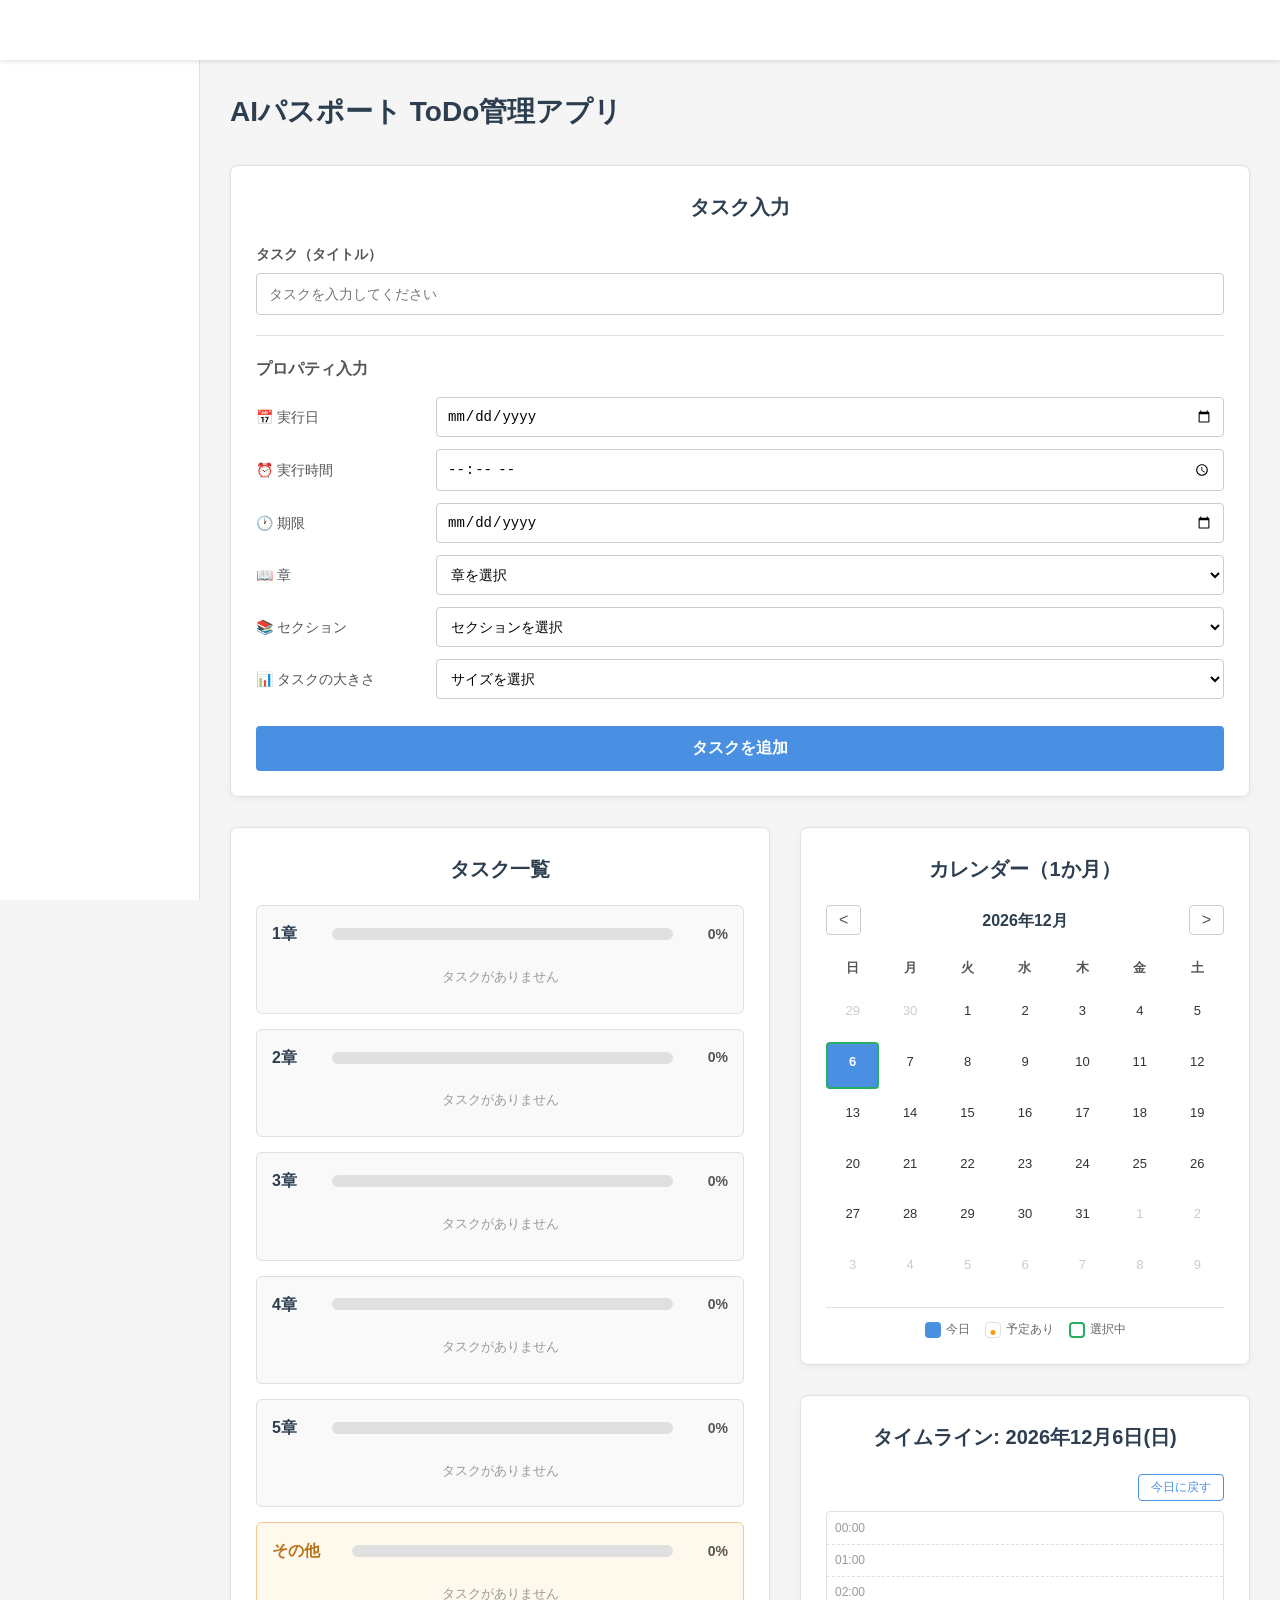
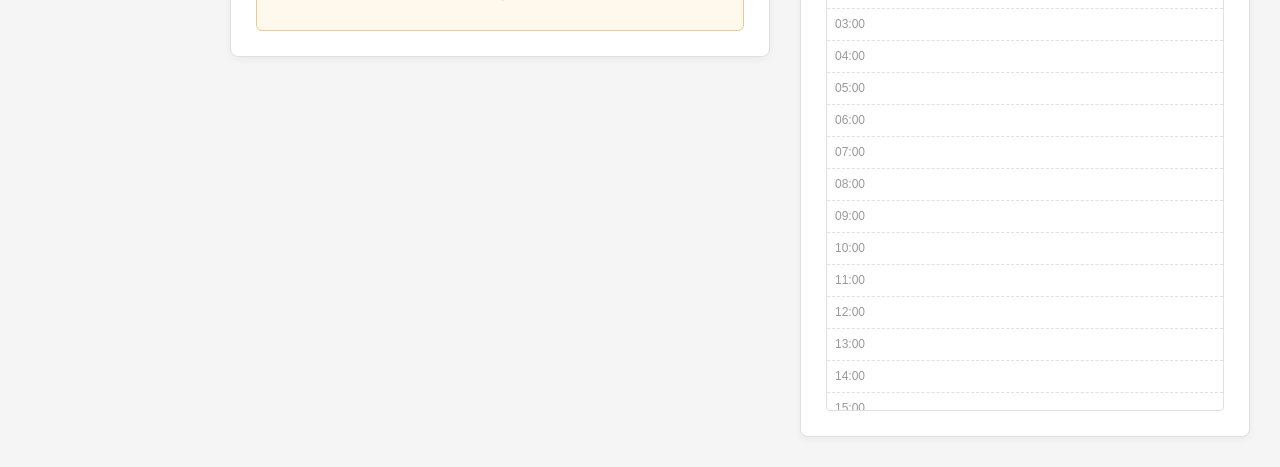
==== Sample/index.html @ 4d0a4d16 "サンプル追加" ====
<!DOCTYPE html>
<!-- HTMLは構造のみを担当します。見た目はstyle.css、動きはscript.jsで管理します -->
<html lang="ja">
<head>
    <!-- 文字コードの指定。日本語が文字化けしないようにするため -->
    <meta charset="UTF-8">
    <!-- スマホやタブレットでも見やすくするための設定 -->
    <meta name="viewport" content="width=device-width, initial-scale=1.0">
    <!-- ブラウザのタブに表示されるタイトル -->
    <title>AIパスポート ToDo管理アプリ</title>
    <!-- 外部CSSファイル(style.css)を読み込む -->
    <link rel="stylesheet" href="style.css">
</head>
<body>

    <!-- ====== トップバー ====== -->
    <!-- ページ上部に常に表示されるバー。今は中身は空にしておく(ページ追加時に使う) -->
    <header class="topbar">
        <!-- 後でロゴやメニューを追加できるようにするための空のスペース -->
    </header>

    <!-- ====== サイドバー ====== -->
    <!-- ページ左側に表示されるバー。今は中身は空にしておく(ページ追加時に使う) -->
    <aside class="sidebar">
        <!-- 後でメニューやリンクを追加できるようにするための空のスペース -->
    </aside>

    <!-- ====== メインコンテンツ ====== -->
    <!-- ToDo管理の本体部分。1ページに全機能をまとめている -->
    <main class="main">

        <!-- ページ全体のタイトル -->
        <h1 class="page-title">AIパスポート ToDo管理アプリ</h1>

        <!-- ====== タスク入力エリア ====== -->
        <!-- ユーザーが新しいタスクを入力するためのエリア -->
        <section class="task-input-area">
            <h2 class="section-title">タスク入力</h2>

            <!-- タスクのタイトル入力 -->
            <div class="input-group">
                <label class="input-label" for="taskTitle">タスク（タイトル）</label>
                <!-- ユーザーがタスク名を打ち込む箱 -->
                <input type="text" id="taskTitle" class="task-title-input" placeholder="タスクを入力してください">
            </div>

            <!-- プロパティ入力エリア -->
            <div class="property-area">
                <h3 class="property-title">プロパティ入力</h3>

                <!-- 実行日の入力 -->
                <div class="property-row">
                    <span class="property-label">📅 実行日</span>
                    <input type="date" id="executeDate" class="property-input">
                </div>

                <!-- 実行時間の入力 (タイムラインで使うため追加) -->
                <div class="property-row">
                    <span class="property-label">⏰ 実行時間</span>
                    <input type="time" id="executeTime" class="property-input">
                </div>

                <!-- 期限の入力 -->
                <div class="property-row">
                    <span class="property-label">🕐 期限</span>
                    <input type="date" id="deadlineDate" class="property-input">
                </div>

                <!-- 章の選択 (「その他」カテゴリを追加) -->
                <div class="property-row">
                    <span class="property-label">📖 章</span>
                    <select id="chapterSelect" class="property-input">
                        <option value="">章を選択</option>
                        <option value="1">1章</option>
                        <option value="2">2章</option>
                        <option value="3">3章</option>
                        <option value="4">4章</option>
                        <option value="5">5章</option>
                        <option value="other">その他（テキスト以外のタスク）</option>
                    </select>
                </div>

                <!-- セクションの選択 -->
                <div class="property-row">
                    <span class="property-label">📚 セクション</span>
                    <select id="sectionSelect" class="property-input">
                        <option value="">セクションを選択</option>
                        <option value="1">セクション1</option>
                        <option value="2">セクション2</option>
                        <option value="3">セクション3</option>
                        <option value="4">セクション4</option>
                        <option value="5">セクション5</option>
                    </select>
                </div>

                <!-- タスクの大きさの選択 -->
                <div class="property-row">
                    <span class="property-label">📊 タスクの大きさ</span>
                    <select id="taskSize" class="property-input">
                        <option value="">サイズを選択</option>
                        <option value="small">小</option>
                        <option value="medium">中</option>
                        <option value="large">大</option>
                    </select>
                </div>

                <!-- タスクを追加するボタン -->
                <button type="button" id="addTaskButton" class="add-button">タスクを追加</button>
            </div>
        </section>

        <!-- ====== ダッシュボードエリア ====== -->
        <!-- タスク一覧、カレンダー、タイムラインをまとめて表示するエリア -->
        <section class="dashboard">

            <!-- ====== タスク一覧エリア ====== -->
            <!-- 章ごと + その他カテゴリに分類されたタスクを表示する -->
            <div class="task-list-area">
                <h2 class="section-title">タスク一覧</h2>
                <!-- 章ごとのタスクをここに表示する。中身はscript.jsで自動生成される -->
                <div id="taskList" class="task-list"></div>
            </div>

            <!-- ====== カレンダーとタイムラインのエリア ====== -->
            <div class="right-panel">

                <!-- カレンダー(1か月分) -->
                <div class="calendar-area">
                    <h2 class="section-title">カレンダー（1か月）</h2>
                    <!-- カレンダーの上部(月の表示と前後ボタン) -->
                    <div class="calendar-header">
                        <button type="button" id="prevMonth" class="calendar-nav-button">&lt;</button>
                        <span id="calendarTitle" class="calendar-title">2024年6月</span>
                        <button type="button" id="nextMonth" class="calendar-nav-button">&gt;</button>
                    </div>
                    <!-- カレンダー本体。中身はscript.jsで自動生成される -->
                    <div id="calendar" class="calendar"></div>
                    <!-- 凡例(今日と予定日のUIを区別するため) -->
                    <div class="calendar-legend">
                        <span class="legend-item"><span class="legend-mark legend-mark-today"></span>今日</span>
                        <span class="legend-item"><span class="legend-mark legend-mark-task"></span>予定あり</span>
                        <span class="legend-item"><span class="legend-mark legend-mark-selected"></span>選択中</span>
                    </div>
                </div>

                <!-- タイムライン(24時間 / 1時間刻み) -->
                <div class="timeline-area">
                    <!-- タイムラインのタイトル(選んだ日付で動的に変わる) -->
                    <h2 class="section-title" id="timelineTitle">タイムライン（24時間）</h2>
                    <!-- 「今日に戻す」ボタン -->
                    <div class="timeline-controls">
                        <button type="button" id="backToTodayButton" class="back-to-today-button">今日に戻す</button>
                    </div>
                    <!-- タイムライン本体。中身はscript.jsで自動生成される -->
                    <div id="timeline" class="timeline"></div>
                </div>

            </div>
        </section>

    </main>

    <!-- 外部JSファイル(script.js)を読み込む -->
    <!-- bodyの最後に置くことで、HTMLの読み込みが完了してからJSが動くようにしている -->
    <script src="script.js"></script>
</body>
</html>
---- Sample/style.css ----
/* ============================================ */
/* style.css                                    */
/* このファイルは「見た目」だけを担当します      */
/* HTMLの構造やJSの動きは含めません              */
/* ============================================ */


/* ====== 全体のリセット ====== */
/* ブラウザごとの初期スタイルの違いをなくすための設定 */
* {
    /* 余白を全部0にする */
    margin: 0;
    padding: 0;
    /* 要素の幅に枠線や余白を含めるようにする(計算しやすくなる) */
    box-sizing: border-box;
}


/* ====== body(ページ全体)の設定 ====== */
body {
    /* 使うフォントの指定。日本語が綺麗に見えるフォントを優先 */
    font-family: "Helvetica Neue", Arial, "Hiragino Kaku Gothic ProN", "Hiragino Sans", Meiryo, sans-serif;
    /* 背景色(薄いグレー) */
    background-color: #f5f5f5;
    /* 文字の色(濃いグレー) */
    color: #333;
    /* 行間を広めにして読みやすくする */
    line-height: 1.6;
}


/* ====== トップバー ====== */
/* ページ上部に固定されるバー */
.topbar {
    /* 画面の上端にぴったり固定する */
    position: fixed;
    top: 0;
    left: 0;
    /* 横幅を画面いっぱいにする */
    width: 100%;
    /* 高さを60pxにする */
    height: 60px;
    /* 背景色(白) */
    background-color: #ffffff;
    /* 下に薄い影をつける */
    box-shadow: 0 2px 4px rgba(0, 0, 0, 0.1);
    /* 他の要素より前面に表示する */
    z-index: 100;
}


/* ====== サイドバー ====== */
/* ページ左側に固定されるバー */
.sidebar {
    /* 画面の左端に固定する(トップバーの下に配置) */
    position: fixed;
    top: 60px;
    left: 0;
    /* 縦幅は画面いっぱい(トップバーの高さを引いた分) */
    height: calc(100vh - 60px);
    /* 横幅は200pxにする */
    width: 200px;
    /* 背景色(白) */
    background-color: #ffffff;
    /* 右側に薄い線を入れる */
    border-right: 1px solid #e0e0e0;
    /* 他の要素より前面に表示する */
    z-index: 50;
}


/* ====== メインコンテンツ ====== */
/* ToDo管理の本体部分 */
.main {
    /* トップバーとサイドバーの分だけ余白をあけて配置 */
    margin-top: 60px;
    margin-left: 200px;
    /* 内側に余白を入れる */
    padding: 30px;
}


/* ====== ページタイトル ====== */
.page-title {
    /* 文字サイズ */
    font-size: 28px;
    /* 太字 */
    font-weight: bold;
    /* 下に余白 */
    margin-bottom: 30px;
    /* 文字色 */
    color: #2c3e50;
}


/* ====== セクションタイトル(各エリアの見出し) ====== */
.section-title {
    /* 文字サイズ */
    font-size: 20px;
    /* 太字 */
    font-weight: bold;
    /* 下に余白 */
    margin-bottom: 20px;
    /* 文字色 */
    color: #2c3e50;
    /* 中央揃え */
    text-align: center;
}


/* ====== タスク入力エリア ====== */
.task-input-area {
    /* 背景色(白) */
    background-color: #ffffff;
    /* 内側の余白 */
    padding: 25px;
    /* 角を丸くする */
    border-radius: 8px;
    /* 影をつけて立体感を出す */
    box-shadow: 0 2px 8px rgba(0, 0, 0, 0.05);
    /* 下に余白 */
    margin-bottom: 30px;
    /* 枠線 */
    border: 1px solid #e0e0e0;
}


/* ====== 入力グループ(ラベルと入力欄のセット) ====== */
.input-group {
    /* 下に余白 */
    margin-bottom: 20px;
}


/* ====== 入力欄のラベル ====== */
.input-label {
    /* ブロック要素にして改行する */
    display: block;
    /* 文字サイズ */
    font-size: 14px;
    /* 太字 */
    font-weight: bold;
    /* 下に余白 */
    margin-bottom: 8px;
    /* 文字色 */
    color: #555;
}


/* ====== タスクタイトルの入力欄 ====== */
.task-title-input {
    /* 横幅を100%にする */
    width: 100%;
    /* 内側の余白 */
    padding: 12px;
    /* 文字サイズ */
    font-size: 14px;
    /* 枠線 */
    border: 1px solid #ccc;
    /* 角を丸くする */
    border-radius: 4px;
    /* 外側の余白 */
    outline: none;
}


/* ====== タスクタイトル入力欄(フォーカス時) ====== */
.task-title-input:focus {
    /* フォーカス時の枠線色を青に変える */
    border-color: #4a90e2;
}


/* ====== プロパティエリア ====== */
.property-area {
    /* 上に薄い線を入れる */
    border-top: 1px solid #e0e0e0;
    /* 上に余白 */
    padding-top: 20px;
}


/* ====== プロパティタイトル ====== */
.property-title {
    /* 文字サイズ */
    font-size: 16px;
    /* 太字 */
    font-weight: bold;
    /* 下に余白 */
    margin-bottom: 15px;
    /* 文字色 */
    color: #555;
}


/* ====== プロパティの1行 ====== */
.property-row {
    /* 横並びにする */
    display: flex;
    /* 上下中央揃え */
    align-items: center;
    /* 下に余白 */
    margin-bottom: 12px;
}


/* ====== プロパティのラベル ====== */
.property-label {
    /* 横幅を固定する(ラベルが揃って見える) */
    width: 180px;
    /* 文字サイズ */
    font-size: 14px;
    /* 文字色 */
    color: #555;
}


/* ====== プロパティの入力欄 ====== */
.property-input {
    /* 残りの幅を全部使う */
    flex: 1;
    /* 内側の余白 */
    padding: 10px;
    /* 文字サイズ */
    font-size: 14px;
    /* 枠線 */
    border: 1px solid #ccc;
    /* 角を丸くする */
    border-radius: 4px;
    /* 背景色(白) */
    background-color: #ffffff;
    /* フォーカス時の枠線をなくす */
    outline: none;
}


/* ====== プロパティの入力欄(フォーカス時) ====== */
.property-input:focus {
    /* フォーカス時の枠線色を青に変える */
    border-color: #4a90e2;
}


/* ====== タスク追加ボタン ====== */
.add-button {
    /* 横幅を100%にする */
    width: 100%;
    /* 内側の余白 */
    padding: 12px;
    /* 上に余白 */
    margin-top: 15px;
    /* 文字サイズ */
    font-size: 16px;
    /* 太字 */
    font-weight: bold;
    /* 文字色(白) */
    color: #ffffff;
    /* 背景色(青) */
    background-color: #4a90e2;
    /* 枠線をなくす */
    border: none;
    /* 角を丸くする */
    border-radius: 4px;
    /* マウスカーソルを指マークにする */
    cursor: pointer;
    /* 色の変化をなめらかにする */
    transition: background-color 0.2s;
}


/* ====== タスク追加ボタン(マウスを乗せた時) ====== */
.add-button:hover {
    /* 背景色を少し濃くする */
    background-color: #357abd;
}


/* ====== ダッシュボード(タスク一覧+カレンダー+タイムライン) ====== */
.dashboard {
    /* グリッドレイアウト */
    display: grid;
    /* 左側を1.2、右側を1の比率で配置 */
    grid-template-columns: 1.2fr 1fr;
    /* 要素間の隙間 */
    gap: 30px;
    /* 上揃えにする(右側が長くなっても左側は上に固定) */
    align-items: start;
}


/* ====== タスク一覧エリア ====== */
.task-list-area {
    /* 背景色(白) */
    background-color: #ffffff;
    /* 内側の余白 */
    padding: 25px;
    /* 角を丸くする */
    border-radius: 8px;
    /* 影をつける */
    box-shadow: 0 2px 8px rgba(0, 0, 0, 0.05);
    /* 枠線 */
    border: 1px solid #e0e0e0;
}


/* ====== タスク一覧 ====== */
.task-list {
    /* 縦並びにする */
    display: flex;
    flex-direction: column;
    /* 要素間の隙間 */
    gap: 15px;
}


/* ====== 章ごとのグループ ====== */
.chapter-group {
    /* 内側の余白 */
    padding: 15px;
    /* 背景色(薄いグレー) */
    background-color: #f9f9f9;
    /* 角を丸くする */
    border-radius: 6px;
    /* 枠線 */
    border: 1px solid #e0e0e0;
}


/* ====== 「その他」グループ専用のスタイル ====== */
/* 章とは違う見た目にすることで一目で区別できる */
.chapter-group.other-group {
    /* 背景色(薄いオレンジ系) */
    background-color: #fff8ec;
    /* 枠線(オレンジ系) */
    border: 1px solid #f0c98e;
}


/* ====== 章のヘッダー(章タイトルと進捗) ====== */
.chapter-header {
    /* 横並びにする */
    display: flex;
    /* 上下中央揃え */
    align-items: center;
    /* 要素間の隙間 */
    gap: 10px;
    /* 下に余白 */
    margin-bottom: 10px;
}


/* ====== 章のタイトル ====== */
.chapter-title {
    /* 文字サイズ */
    font-size: 16px;
    /* 太字 */
    font-weight: bold;
    /* 文字色 */
    color: #2c3e50;
    /* 横幅を固定 */
    min-width: 50px;
}


/* ====== 「その他」のタイトル(章より少し幅広く) ====== */
.chapter-title.other-title {
    /* 横幅を広めに固定 */
    min-width: 70px;
    /* 文字色をオレンジ系にする */
    color: #b8741a;
}


/* ====== プログレスバーの外枠 ====== */
.progress-bar-wrap {
    /* 残りの幅を全部使う */
    flex: 1;
    /* 高さ */
    height: 12px;
    /* 背景色(薄いグレー) */
    background-color: #e0e0e0;
    /* 角を丸くする */
    border-radius: 6px;
    /* はみ出した部分を隠す */
    overflow: hidden;
}


/* ====== プログレスバーの中身 ====== */
.progress-bar-fill {
    /* 高さを100%にする */
    height: 100%;
    /* 背景色(濃いグレー) */
    background-color: #555;
    /* 横幅の変化をなめらかにする */
    transition: width 0.3s;
}


/* ====== 進捗のパーセント表示 ====== */
.progress-percent {
    /* 文字サイズ */
    font-size: 14px;
    /* 太字 */
    font-weight: bold;
    /* 文字色 */
    color: #555;
    /* 横幅を固定 */
    min-width: 45px;
    /* 右揃え */
    text-align: right;
}


/* ====== 章の中のタスクリスト ====== */
.chapter-tasks {
    /* 縦並びにする */
    display: flex;
    flex-direction: column;
    /* 要素間の隙間 */
    gap: 8px;
}


/* ====== 1つのタスク ====== */
.task-item {
    /* 横並びにする */
    display: flex;
    /* 上下中央揃え */
    align-items: center;
    /* 要素間の隙間 */
    gap: 10px;
    /* 内側の余白 */
    padding: 10px;
    /* 背景色(白) */
    background-color: #ffffff;
    /* 角を丸くする */
    border-radius: 4px;
    /* 下に薄い線 */
    border-bottom: 1px solid #e0e0e0;
}


/* ====== タスクのチェックボックス ====== */
.task-checkbox {
    /* サイズを大きめにする */
    width: 18px;
    height: 18px;
    /* マウスカーソルを指マークにする */
    cursor: pointer;
}


/* ====== タスクのタイトル ====== */
.task-title {
    /* 残りの幅を全部使う */
    flex: 1;
    /* 文字サイズ */
    font-size: 14px;
    /* 文字色 */
    color: #333;
}


/* ====== 完了したタスクのスタイル ====== */
.task-item.done .task-title {
    /* 文字に取り消し線を引く */
    text-decoration: line-through;
    /* 文字色を薄くする */
    color: #999;
}


/* ====== タスクの詳細情報 ====== */
.task-meta {
    /* 文字サイズ */
    font-size: 12px;
    /* 文字色 */
    color: #999;
}


/* ====== タスク削除ボタン ====== */
.task-delete-button {
    /* 内側の余白 */
    padding: 4px 8px;
    /* 文字サイズ */
    font-size: 12px;
    /* 文字色(白) */
    color: #ffffff;
    /* 背景色(赤) */
    background-color: #e74c3c;
    /* 枠線をなくす */
    border: none;
    /* 角を丸くする */
    border-radius: 4px;
    /* マウスカーソルを指マークにする */
    cursor: pointer;
}


/* ====== タスク削除ボタン(マウスを乗せた時) ====== */
.task-delete-button:hover {
    /* 背景色を濃くする */
    background-color: #c0392b;
}


/* ====== 章にタスクが無い場合のメッセージ ====== */
.no-task-message {
    /* 文字サイズ */
    font-size: 13px;
    /* 文字色 */
    color: #999;
    /* 中央揃え */
    text-align: center;
    /* 内側の余白 */
    padding: 10px;
}


/* ====== 右側パネル(カレンダーとタイムライン) ====== */
.right-panel {
    /* 縦並びにする */
    display: flex;
    flex-direction: column;
    /* 要素間の隙間 */
    gap: 30px;
}


/* ====== カレンダーエリア ====== */
.calendar-area {
    /* 背景色(白) */
    background-color: #ffffff;
    /* 内側の余白 */
    padding: 25px;
    /* 角を丸くする */
    border-radius: 8px;
    /* 影をつける */
    box-shadow: 0 2px 8px rgba(0, 0, 0, 0.05);
    /* 枠線 */
    border: 1px solid #e0e0e0;
}


/* ====== カレンダーヘッダー(月表示と前後ボタン) ====== */
.calendar-header {
    /* 横並びにする */
    display: flex;
    /* 両端揃え */
    justify-content: space-between;
    /* 上下中央揃え */
    align-items: center;
    /* 下に余白 */
    margin-bottom: 15px;
}


/* ====== カレンダーのタイトル(年月) ====== */
.calendar-title {
    /* 文字サイズ */
    font-size: 16px;
    /* 太字 */
    font-weight: bold;
    /* 文字色 */
    color: #2c3e50;
}


/* ====== カレンダーの前後ボタン ====== */
.calendar-nav-button {
    /* 内側の余白 */
    padding: 5px 12px;
    /* 文字サイズ */
    font-size: 16px;
    /* 背景色(透明) */
    background-color: transparent;
    /* 枠線 */
    border: 1px solid #ccc;
    /* 角を丸くする */
    border-radius: 4px;
    /* マウスカーソルを指マークにする */
    cursor: pointer;
    /* 文字色 */
    color: #555;
}


/* ====== カレンダーの前後ボタン(マウスを乗せた時) ====== */
.calendar-nav-button:hover {
    /* 背景色を変える */
    background-color: #f0f0f0;
}


/* ====== カレンダー本体 ====== */
.calendar {
    /* グリッドレイアウト(7列) */
    display: grid;
    grid-template-columns: repeat(7, 1fr);
    /* 要素間の隙間 */
    gap: 4px;
}


/* ====== カレンダーの曜日ヘッダー ====== */
.calendar-weekday {
    /* 中央揃え */
    text-align: center;
    /* 内側の余白 */
    padding: 8px;
    /* 文字サイズ */
    font-size: 13px;
    /* 太字 */
    font-weight: bold;
    /* 文字色 */
    color: #555;
}


/* ====== カレンダーの日にちセル ====== */
/* position: relative にすることで、ドット(::after)を中の好きな位置に置けるようにする */
.calendar-day {
    /* 中央揃え */
    text-align: center;
    /* 内側の余白(下に余白を多めにとってドットの分のスペースを確保) */
    padding: 8px 0 14px 0;
    /* 文字サイズ */
    font-size: 13px;
    /* 文字色 */
    color: #333;
    /* 角を丸くする */
    border-radius: 4px;
    /* マウスカーソルを指マークにする */
    cursor: pointer;
    /* ドットの位置決め用 */
    position: relative;
    /* 色の変化をなめらかにする */
    transition: background-color 0.15s, border-color 0.15s;
    /* 透明な枠線を初期状態でつけて、選択時に枠線がついても高さが変わらないようにする */
    border: 2px solid transparent;
}


/* ====== カレンダーの日にちセル(マウスを乗せた時) ====== */
.calendar-day:hover {
    /* 背景色を変える */
    background-color: #f0f0f0;
}


/* ====== 別の月の日付(色を薄くする) ====== */
.calendar-day.other-month {
    /* 文字色を薄くする */
    color: #ccc;
}


/* ====== 今日の日付 ====== */
/* 「今日」は背景色を青で塗って白文字にして、強調する */
.calendar-day.today {
    /* 背景色を青にする */
    background-color: #4a90e2;
    /* 文字色を白にする */
    color: #ffffff;
    /* 太字 */
    font-weight: bold;
}


/* ====== 今日の日付(マウスを乗せた時) ====== */
.calendar-day.today:hover {
    /* 背景色を少し暗くする */
    background-color: #357abd;
}


/* ====== タスクがある日付 ====== */
/* 「予定あり」は背景は変えずに、下にオレンジのドットを付けて区別する */
.calendar-day.has-task::after {
    /* ドットを表示するための疑似要素 */
    content: "";
    /* 絶対位置で配置 */
    position: absolute;
    /* 下から4pxの位置 */
    bottom: 4px;
    /* 中央揃え */
    left: 50%;
    transform: translateX(-50%);
    /* ドットのサイズ */
    width: 6px;
    height: 6px;
    /* オレンジ色 */
    background-color: #f39c12;
    /* 丸くする */
    border-radius: 50%;
}


/* ====== 今日かつタスクがある日付 ====== */
/* 今日の青い背景の上にドットを置くと見えにくいので、ドットを白色にする */
.calendar-day.today.has-task::after {
    /* ドットの色を白にする */
    background-color: #ffffff;
}


/* ====== 選択中の日付(クリックで選んだ日) ====== */
/* 「選択中」は緑の枠線で表現して、今日や予定日と区別する */
.calendar-day.selected {
    /* 緑色の枠線で囲む */
    border: 2px solid #27ae60;
    /* 太字にする */
    font-weight: bold;
}


/* ====== 選択中かつ今日の日付 ====== */
/* 今日(青背景)を選択したときも緑の枠が見えるように */
.calendar-day.today.selected {
    /* 枠線の色は緑のまま */
    border-color: #27ae60;
}


/* ====== カレンダーの凡例(下に表示する説明) ====== */
.calendar-legend {
    /* 横並びにする */
    display: flex;
    /* 中央揃え */
    justify-content: center;
    /* 要素間の隙間 */
    gap: 15px;
    /* 上に余白 */
    margin-top: 15px;
    /* 上に薄い線 */
    padding-top: 12px;
    border-top: 1px solid #e0e0e0;
    /* はみ出したら折り返す */
    flex-wrap: wrap;
}


/* ====== 凡例の1項目 ====== */
.legend-item {
    /* 横並びにする */
    display: flex;
    /* 上下中央揃え */
    align-items: center;
    /* 要素間の隙間 */
    gap: 5px;
    /* 文字サイズ */
    font-size: 12px;
    /* 文字色 */
    color: #666;
}


/* ====== 凡例のマーク(共通) ====== */
.legend-mark {
    /* インラインブロックにする */
    display: inline-block;
    /* 大きさ */
    width: 16px;
    height: 16px;
    /* 角を丸くする */
    border-radius: 4px;
}


/* ====== 凡例:今日のマーク(青で塗りつぶし) ====== */
.legend-mark-today {
    /* 背景色を青にする */
    background-color: #4a90e2;
}


/* ====== 凡例:予定ありのマーク(白背景にオレンジドット) ====== */
.legend-mark-task {
    /* 背景色を白にする */
    background-color: #ffffff;
    /* 枠線 */
    border: 1px solid #e0e0e0;
    /* ドットの位置決め用 */
    position: relative;
}


/* ====== 凡例:予定ありのマークのドット ====== */
.legend-mark-task::after {
    /* ドットを表示する疑似要素 */
    content: "";
    /* 絶対位置 */
    position: absolute;
    bottom: 2px;
    left: 50%;
    transform: translateX(-50%);
    /* サイズ */
    width: 5px;
    height: 5px;
    /* オレンジ色 */
    background-color: #f39c12;
    /* 丸くする */
    border-radius: 50%;
}


/* ====== 凡例:選択中のマーク(緑の枠線) ====== */
.legend-mark-selected {
    /* 背景色は白 */
    background-color: #ffffff;
    /* 緑の枠線 */
    border: 2px solid #27ae60;
}


/* ====== タイムラインエリア ====== */
.timeline-area {
    /* 背景色(白) */
    background-color: #ffffff;
    /* 内側の余白 */
    padding: 25px;
    /* 角を丸くする */
    border-radius: 8px;
    /* 影をつける */
    box-shadow: 0 2px 8px rgba(0, 0, 0, 0.05);
    /* 枠線 */
    border: 1px solid #e0e0e0;
}


/* ====== タイムラインの操作エリア(今日に戻すボタン) ====== */
.timeline-controls {
    /* 中央揃え */
    text-align: right;
    /* 下に余白 */
    margin-bottom: 10px;
}


/* ====== 「今日に戻す」ボタン ====== */
.back-to-today-button {
    /* 内側の余白 */
    padding: 4px 12px;
    /* 文字サイズ */
    font-size: 12px;
    /* 背景色(透明) */
    background-color: transparent;
    /* 枠線 */
    border: 1px solid #4a90e2;
    /* 文字色 */
    color: #4a90e2;
    /* 角を丸くする */
    border-radius: 4px;
    /* マウスカーソルを指マークにする */
    cursor: pointer;
}


/* ====== 「今日に戻す」ボタン(マウスを乗せた時) ====== */
.back-to-today-button:hover {
    /* 背景色を薄い青にする */
    background-color: #e8f1fb;
}


/* ====== タイムライン本体 ====== */
.timeline {
    /* 縦並びにする */
    display: flex;
    flex-direction: column;
    /* 縦の長さに上限を設けて、はみ出したらスクロールできるようにする */
    /* (1時間刻みの24行は縦に長いため) */
    max-height: 500px;
    overflow-y: auto;
    /* 内側に薄い枠線 */
    border: 1px solid #e0e0e0;
    /* 角を丸くする */
    border-radius: 4px;
}


/* ====== タイムラインの1時間分 ====== */
.timeline-row {
    /* 横並びにする */
    display: flex;
    /* 上下中央揃え */
    align-items: center;
    /* 上に薄い点線 */
    border-top: 1px dashed #e0e0e0;
    /* 高さ */
    min-height: 32px;
    /* 内側の余白 */
    padding: 4px 8px;
    /* 横幅 */
    gap: 8px;
}


/* ====== タイムラインの1行目だけ上の線を消す ====== */
.timeline-row:first-child {
    /* 上の線を消す */
    border-top: none;
}


/* ====== タイムラインの時刻表示 ====== */
.timeline-time {
    /* 文字サイズ */
    font-size: 12px;
    /* 文字色 */
    color: #999;
    /* 横幅を固定 */
    width: 50px;
    /* 縮まないようにする */
    flex-shrink: 0;
}


/* ====== タイムラインのタスク表示エリア ====== */
.timeline-tasks {
    /* 残りの幅を全部使う */
    flex: 1;
    /* 横並びにする */
    display: flex;
    /* 要素間の隙間 */
    gap: 5px;
    /* はみ出したら折り返す */
    flex-wrap: wrap;
}


/* ====== タイムラインのタスク(吹き出し風) ====== */
.timeline-task {
    /* 内側の余白 */
    padding: 3px 8px;
    /* 文字サイズ */
    font-size: 12px;
    /* 文字色(白) */
    color: #ffffff;
    /* 背景色(青) */
    background-color: #4a90e2;
    /* 角を丸くする */
    border-radius: 4px;
}


/* ====== タイムラインのタスク(時刻指定なし) ====== */
/* 実行時間が設定されていないタスクはグレーで表示する */
.timeline-task.no-time {
    /* 背景色をグレーにする */
    background-color: #95a5a6;
}
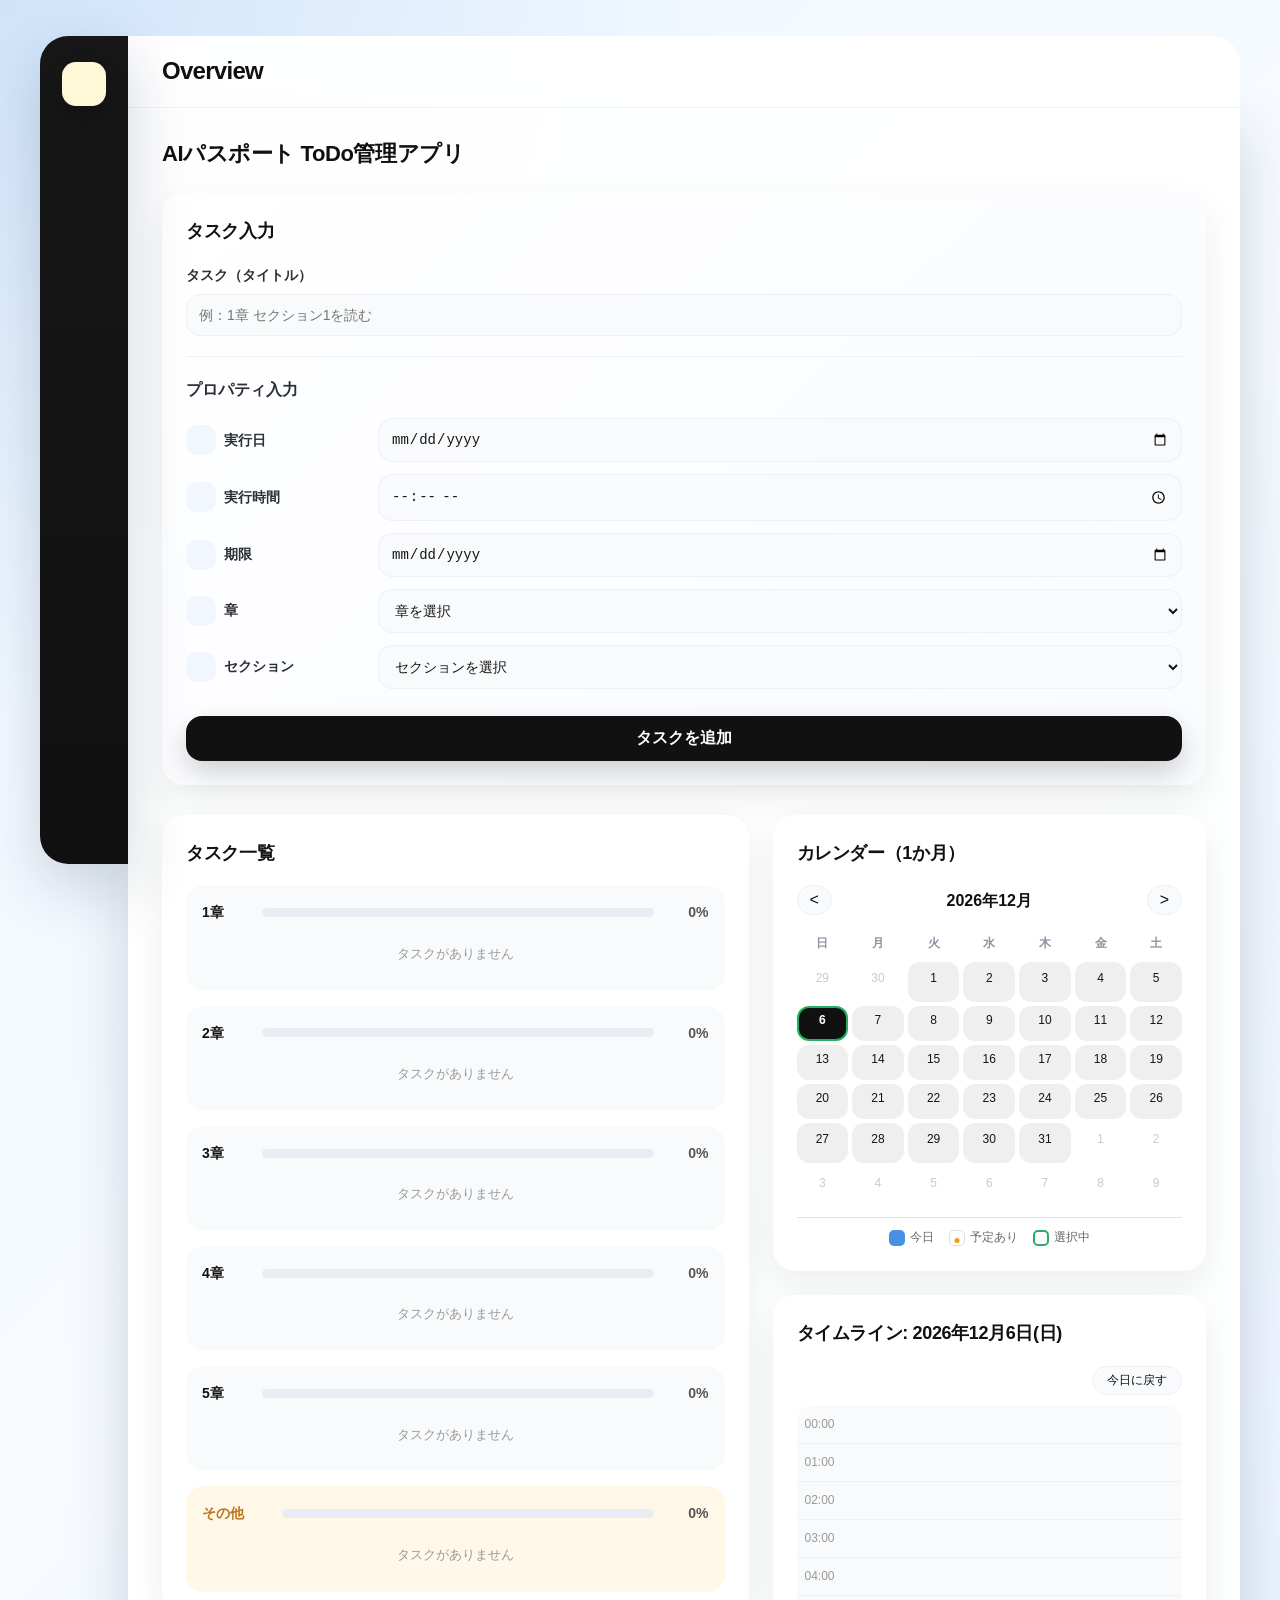
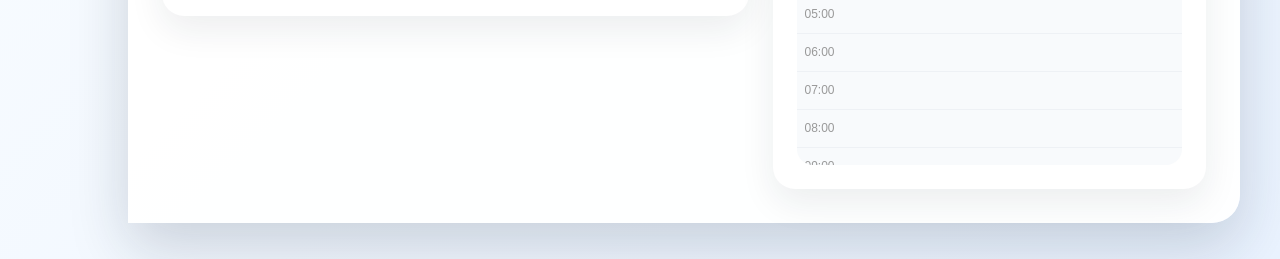
==== commit 2b1c2ad1: "Add Sample folder" ====
--- a/Sample/index.html
+++ b/Sample/index.html
@@ -1,74 +1,80 @@
 <!DOCTYPE html>
-<!-- HTMLは構造のみを担当します。見た目はstyle.css、動きはscript.jsで管理します -->
 <html lang="ja">
 <head>
-    <!-- 文字コードの指定。日本語が文字化けしないようにするため -->
     <meta charset="UTF-8">
-    <!-- スマホやタブレットでも見やすくするための設定 -->
     <meta name="viewport" content="width=device-width, initial-scale=1.0">
-    <!-- ブラウザのタブに表示されるタイトル -->
     <title>AIパスポート ToDo管理アプリ</title>
-    <!-- 外部CSSファイル(style.css)を読み込む -->
     <link rel="stylesheet" href="style.css">
 </head>
 <body>
-
-    <!-- ====== トップバー ====== -->
-    <!-- ページ上部に常に表示されるバー。今は中身は空にしておく(ページ追加時に使う) -->
     <header class="topbar">
-        <!-- 後でロゴやメニューを追加できるようにするための空のスペース -->
+        <h1 class="topbar-title">Overview</h1>
     </header>
 
-    <!-- ====== サイドバー ====== -->
-    <!-- ページ左側に表示されるバー。今は中身は空にしておく(ページ追加時に使う) -->
-    <aside class="sidebar">
-        <!-- 後でメニューやリンクを追加できるようにするための空のスペース -->
+    <aside class="sidebar" aria-label="サイドメニュー">
+        <div class="sidebar-logo" aria-label="AIパスポート ToDo管理アプリ">
+            <i class="fi fi-sr-layers"></i>
+        </div>
+
+        <nav class="sidebar-menu">
+            <a href="#taskInputArea" class="sidebar-link" aria-label="タスク入力">
+                <i class="fi fi-rr-edit"></i>
+            </a>
+            <a href="#taskListArea" class="sidebar-link" aria-label="タスク一覧">
+                <i class="fi fi-rr-list-check"></i>
+            </a>
+            <a href="#calendarArea" class="sidebar-link" aria-label="カレンダー">
+                <i class="fi fi-ss-calendar"></i>
+            </a>
+            <a href="#timelineArea" class="sidebar-link" aria-label="タイムライン">
+                <i class="fi fi-sr-alarm-clock"></i>
+            </a>
+        </nav>
     </aside>
 
-    <!-- ====== メインコンテンツ ====== -->
-    <!-- ToDo管理の本体部分。1ページに全機能をまとめている -->
     <main class="main">
+        <h2 class="page-title">AIパスポート ToDo管理アプリ</h2>
 
-        <!-- ページ全体のタイトル -->
-        <h1 class="page-title">AIパスポート ToDo管理アプリ</h1>
+        <section id="taskInputArea" class="task-input-area">
+            <h3 class="section-title">タスク入力</h3>
 
-        <!-- ====== タスク入力エリア ====== -->
-        <!-- ユーザーが新しいタスクを入力するためのエリア -->
-        <section class="task-input-area">
-            <h2 class="section-title">タスク入力</h2>
-
-            <!-- タスクのタイトル入力 -->
             <div class="input-group">
                 <label class="input-label" for="taskTitle">タスク（タイトル）</label>
-                <!-- ユーザーがタスク名を打ち込む箱 -->
-                <input type="text" id="taskTitle" class="task-title-input" placeholder="タスクを入力してください">
+                <input type="text" id="taskTitle" class="task-title-input" placeholder="例：1章 セクション1を読む">
             </div>
 
-            <!-- プロパティ入力エリア -->
             <div class="property-area">
-                <h3 class="property-title">プロパティ入力</h3>
+                <h4 class="property-title">プロパティ入力</h4>
 
-                <!-- 実行日の入力 -->
                 <div class="property-row">
-                    <span class="property-label">📅 実行日</span>
+                    <label class="property-label" for="executeDate">
+                        <i class="fi fi-ss-calendar" aria-hidden="true"></i>
+                        実行日
+                    </label>
                     <input type="date" id="executeDate" class="property-input">
                 </div>
 
-                <!-- 実行時間の入力 (タイムラインで使うため追加) -->
                 <div class="property-row">
-                    <span class="property-label">⏰ 実行時間</span>
+                    <label class="property-label" for="executeTime">
+                        <i class="fi fi-sr-alarm-clock" aria-hidden="true"></i>
+                        実行時間
+                    </label>
                     <input type="time" id="executeTime" class="property-input">
                 </div>
 
-                <!-- 期限の入力 -->
                 <div class="property-row">
-                    <span class="property-label">🕐 期限</span>
+                    <label class="property-label" for="deadlineDate">
+                        <i class="fi fi-sr-calendar" aria-hidden="true"></i>
+                        期限
+                    </label>
                     <input type="date" id="deadlineDate" class="property-input">
                 </div>
 
-                <!-- 章の選択 (「その他」カテゴリを追加) -->
                 <div class="property-row">
-                    <span class="property-label">📖 章</span>
+                    <label class="property-label" for="chapterSelect">
+                        <i class="fi fi-sr-layers" aria-hidden="true"></i>
+                        章
+                    </label>
                     <select id="chapterSelect" class="property-input">
                         <option value="">章を選択</option>
                         <option value="1">1章</option>
@@ -80,9 +86,11 @@
                     </select>
                 </div>
 
-                <!-- セクションの選択 -->
                 <div class="property-row">
-                    <span class="property-label">📚 セクション</span>
+                    <label class="property-label" for="sectionSelect">
+                        <i class="fi fi-rr-layers" aria-hidden="true"></i>
+                        セクション
+                    </label>
                     <select id="sectionSelect" class="property-input">
                         <option value="">セクションを選択</option>
                         <option value="1">セクション1</option>
@@ -93,75 +101,48 @@
                     </select>
                 </div>
 
-                <!-- タスクの大きさの選択 -->
-                <div class="property-row">
-                    <span class="property-label">📊 タスクの大きさ</span>
-                    <select id="taskSize" class="property-input">
-                        <option value="">サイズを選択</option>
-                        <option value="small">小</option>
-                        <option value="medium">中</option>
-                        <option value="large">大</option>
-                    </select>
-                </div>
-
-                <!-- タスクを追加するボタン -->
                 <button type="button" id="addTaskButton" class="add-button">タスクを追加</button>
             </div>
         </section>
 
-        <!-- ====== ダッシュボードエリア ====== -->
-        <!-- タスク一覧、カレンダー、タイムラインをまとめて表示するエリア -->
         <section class="dashboard">
+            <section id="taskListArea" class="task-list-area">
+                <h3 class="section-title">タスク一覧</h3>
+                <div id="taskList" class="task-list"></div>
+            </section>
 
-            <!-- ====== タスク一覧エリア ====== -->
-            <!-- 章ごと + その他カテゴリに分類されたタスクを表示する -->
-            <div class="task-list-area">
-                <h2 class="section-title">タスク一覧</h2>
-                <!-- 章ごとのタスクをここに表示する。中身はscript.jsで自動生成される -->
-                <div id="taskList" class="task-list"></div>
-            </div>
+            <div class="right-panel">
+                <section id="calendarArea" class="calendar-area">
+                    <h3 class="section-title">カレンダー（1か月）</h3>
 
-            <!-- ====== カレンダーとタイムラインのエリア ====== -->
-            <div class="right-panel">
+                    <div class="calendar-header">
+                        <button type="button" id="prevMonth" class="calendar-nav-button" aria-label="前の月">&lt;</button>
+                        <span id="calendarTitle" class="calendar-title"></span>
+                        <button type="button" id="nextMonth" class="calendar-nav-button" aria-label="次の月">&gt;</button>
+                    </div>
 
-                <!-- カレンダー(1か月分) -->
-                <div class="calendar-area">
-                    <h2 class="section-title">カレンダー（1か月）</h2>
-                    <!-- カレンダーの上部(月の表示と前後ボタン) -->
-                    <div class="calendar-header">
-                        <button type="button" id="prevMonth" class="calendar-nav-button">&lt;</button>
-                        <span id="calendarTitle" class="calendar-title">2024年6月</span>
-                        <button type="button" id="nextMonth" class="calendar-nav-button">&gt;</button>
-                    </div>
-                    <!-- カレンダー本体。中身はscript.jsで自動生成される -->
                     <div id="calendar" class="calendar"></div>
-                    <!-- 凡例(今日と予定日のUIを区別するため) -->
+
                     <div class="calendar-legend">
                         <span class="legend-item"><span class="legend-mark legend-mark-today"></span>今日</span>
                         <span class="legend-item"><span class="legend-mark legend-mark-task"></span>予定あり</span>
                         <span class="legend-item"><span class="legend-mark legend-mark-selected"></span>選択中</span>
                     </div>
-                </div>
+                </section>
 
-                <!-- タイムライン(24時間 / 1時間刻み) -->
-                <div class="timeline-area">
-                    <!-- タイムラインのタイトル(選んだ日付で動的に変わる) -->
-                    <h2 class="section-title" id="timelineTitle">タイムライン（24時間）</h2>
-                    <!-- 「今日に戻す」ボタン -->
+                <section id="timelineArea" class="timeline-area">
+                    <h3 class="section-title" id="timelineTitle">タイムライン（24時間）</h3>
+
                     <div class="timeline-controls">
                         <button type="button" id="backToTodayButton" class="back-to-today-button">今日に戻す</button>
                     </div>
-                    <!-- タイムライン本体。中身はscript.jsで自動生成される -->
+
                     <div id="timeline" class="timeline"></div>
-                </div>
-
+                </section>
             </div>
         </section>
-
     </main>
 
-    <!-- 外部JSファイル(script.js)を読み込む -->
-    <!-- bodyの最後に置くことで、HTMLの読み込みが完了してからJSが動くようにしている -->
     <script src="script.js"></script>
 </body>
 </html>
--- a/Sample/style.css
+++ b/Sample/style.css
@@ -1,954 +1,666 @@
-/* ============================================ */
-/* style.css                                    */
-/* このファイルは「見た目」だけを担当します      */
-/* HTMLの構造やJSの動きは含めません              */
-/* ============================================ */
-
-
-/* ====== 全体のリセット ====== */
-/* ブラウザごとの初期スタイルの違いをなくすための設定 */
+@import url("https://cdn-uicons.flaticon.com/3.0.0/uicons-solid-straight/css/uicons-solid-straight.css");
+@import url("https://cdn-uicons.flaticon.com/3.0.0/uicons-solid-rounded/css/uicons-solid-rounded.css");
+@import url("https://cdn-uicons.flaticon.com/3.0.0/uicons-regular-rounded/css/uicons-regular-rounded.css");
+
+/* ============================================ */
+/* 全体設定                                      */
+/* ============================================ */
+
 * {
-    /* 余白を全部0にする */
     margin: 0;
     padding: 0;
-    /* 要素の幅に枠線や余白を含めるようにする(計算しやすくなる) */
     box-sizing: border-box;
 }
 
-
-/* ====== body(ページ全体)の設定 ====== */
+html {
+    scroll-behavior: smooth;
+}
+
 body {
-    /* 使うフォントの指定。日本語が綺麗に見えるフォントを優先 */
+    min-height: 100vh;
     font-family: "Helvetica Neue", Arial, "Hiragino Kaku Gothic ProN", "Hiragino Sans", Meiryo, sans-serif;
-    /* 背景色(薄いグレー) */
-    background-color: #f5f5f5;
-    /* 文字の色(濃いグレー) */
-    color: #333;
-    /* 行間を広めにして読みやすくする */
+    color: #151515;
     line-height: 1.6;
-}
-
-
-/* ====== トップバー ====== */
-/* ページ上部に固定されるバー */
+    background:
+        radial-gradient(circle at top left, rgba(74, 144, 226, 0.18), transparent 32%),
+        linear-gradient(135deg, #edf6ff 0%, #f7fbff 48%, #eaf3ff 100%);
+}
+
+/* ============================================ */
+/* トップバー・サイドバー                         */
+/* ============================================ */
+
 .topbar {
-    /* 画面の上端にぴったり固定する */
     position: fixed;
-    top: 0;
-    left: 0;
-    /* 横幅を画面いっぱいにする */
+    top: 36px;
+    left: 128px;
+    width: calc(100% - 168px);
+    height: 72px;
+    padding: 0 34px;
+    display: flex;
+    align-items: center;
+    background-color: rgba(255, 255, 255, 0.96);
+    border-bottom: 1px solid #f1f3f6;
+    border-radius: 0 28px 0 0;
+    z-index: 100;
+}
+
+.topbar-title {
+    font-size: 24px;
+    font-weight: 800;
+    color: #101010;
+    letter-spacing: -0.03em;
+}
+
+.sidebar {
+    position: fixed;
+    top: 36px;
+    left: 40px;
+    width: 88px;
+    height: calc(100vh - 72px);
+    padding: 26px 0;
+    background: linear-gradient(180deg, #171717 0%, #101010 100%);
+    border-radius: 28px 0 0 28px;
+    box-shadow: 0 24px 60px rgba(18, 35, 56, 0.18);
+    z-index: 110;
+}
+
+.sidebar-logo {
+    width: 44px;
+    height: 44px;
+    margin: 0 auto;
+    display: flex;
+    align-items: center;
+    justify-content: center;
+    border-radius: 14px;
+    color: #111111;
+    background-color: #fff8d8;
+    box-shadow: 0 12px 24px rgba(0, 0, 0, 0.22);
+}
+
+.sidebar-logo i {
+    font-size: 20px;
+    line-height: 1;
+}
+
+.sidebar-menu {
+    margin-top: 70px;
+    display: flex;
+    flex-direction: column;
+    align-items: center;
+    gap: 32px;
+}
+
+.sidebar-link {
+    width: 38px;
+    height: 38px;
+    display: flex;
+    align-items: center;
+    justify-content: center;
+    color: rgba(255, 255, 255, 0.62);
+    text-decoration: none;
+    border-radius: 12px;
+    transition: color 0.2s, background-color 0.2s;
+}
+
+.sidebar-link:hover {
+    color: #ffffff;
+    background-color: rgba(255, 255, 255, 0.1);
+}
+
+.sidebar-link i {
+    font-size: 19px;
+    line-height: 1;
+}
+
+/* ============================================ */
+/* メインレイアウト                               */
+/* ============================================ */
+
+.main {
+    margin-top: 108px;
+    margin-left: 128px;
+    margin-right: 40px;
+    margin-bottom: 36px;
+    padding: 28px 34px 34px;
+    min-height: calc(100vh - 144px);
+    background-color: rgba(255, 255, 255, 0.96);
+    border-radius: 0 0 28px 0;
+    box-shadow: 0 24px 60px rgba(18, 35, 56, 0.18);
+}
+
+.page-title {
+    font-size: 22px;
+    font-weight: 800;
+    margin-bottom: 22px;
+    color: #101010;
+    letter-spacing: -0.02em;
+}
+
+.section-title {
+    font-size: 18px;
+    font-weight: 800;
+    margin-bottom: 18px;
+    color: #111111;
+    text-align: left;
+    letter-spacing: -0.02em;
+}
+
+.task-input-area,
+.task-list-area,
+.calendar-area,
+.timeline-area {
+    padding: 24px;
+    background-color: #ffffff;
+    border-radius: 22px;
+    border: none;
+    box-shadow: 0 14px 35px rgba(21, 35, 56, 0.08);
+}
+
+.task-input-area {
+    margin-bottom: 30px;
+    background: linear-gradient(135deg, #ffffff 0%, #f9fbff 100%);
+}
+
+.dashboard {
+    display: grid;
+    grid-template-columns: minmax(420px, 1.15fr) minmax(340px, 0.85fr);
+    gap: 24px;
+    align-items: start;
+}
+
+.right-panel {
+    display: flex;
+    flex-direction: column;
+    gap: 24px;
+}
+
+/* ============================================ */
+/* 入力エリア                                    */
+/* ============================================ */
+
+.input-group {
+    margin-bottom: 20px;
+}
+
+.input-label {
+    display: block;
+    margin-bottom: 8px;
+    font-size: 14px;
+    font-weight: 700;
+    color: #2b2f36;
+}
+
+.task-title-input,
+.property-input {
     width: 100%;
-    /* 高さを60pxにする */
-    height: 60px;
-    /* 背景色(白) */
+    padding: 12px;
+    font-size: 14px;
+    color: #151515;
+    background-color: #f8fafc;
+    border: 1px solid #edf0f4;
+    border-radius: 14px;
+    outline: none;
+    transition: border-color 0.2s, box-shadow 0.2s, background-color 0.2s;
+}
+
+.task-title-input:focus,
+.property-input:focus {
     background-color: #ffffff;
-    /* 下に薄い影をつける */
-    box-shadow: 0 2px 4px rgba(0, 0, 0, 0.1);
-    /* 他の要素より前面に表示する */
-    z-index: 100;
-}
-
-
-/* ====== サイドバー ====== */
-/* ページ左側に固定されるバー */
-.sidebar {
-    /* 画面の左端に固定する(トップバーの下に配置) */
-    position: fixed;
-    top: 60px;
-    left: 0;
-    /* 縦幅は画面いっぱい(トップバーの高さを引いた分) */
-    height: calc(100vh - 60px);
-    /* 横幅は200pxにする */
-    width: 200px;
-    /* 背景色(白) */
+    border-color: #9bc8f7;
+    box-shadow: 0 0 0 4px rgba(74, 144, 226, 0.12);
+}
+
+.property-area {
+    padding-top: 20px;
+    border-top: 1px solid #eef1f5;
+}
+
+.property-title {
+    margin-bottom: 15px;
+    font-size: 16px;
+    font-weight: 800;
+    color: #2b2f36;
+}
+
+.property-row {
+    display: flex;
+    align-items: center;
+    gap: 12px;
+    margin-bottom: 12px;
+}
+
+.property-label {
+    width: 180px;
+    display: flex;
+    align-items: center;
+    gap: 8px;
+    flex-shrink: 0;
+    font-size: 14px;
+    font-weight: 700;
+    color: #2b2f36;
+}
+
+.property-label i {
+    width: 30px;
+    height: 30px;
+    display: inline-flex;
+    align-items: center;
+    justify-content: center;
+    flex-shrink: 0;
+    color: #111111;
+    font-size: 15px;
+    line-height: 1;
+    background-color: #f1f6ff;
+    border-radius: 10px;
+}
+
+.add-button {
+    width: 100%;
+    margin-top: 15px;
+    padding: 12px;
+    color: #ffffff;
+    font-size: 16px;
+    font-weight: 800;
+    background-color: #111111;
+    border: none;
+    border-radius: 16px;
+    cursor: pointer;
+    box-shadow: 0 12px 28px rgba(0, 0, 0, 0.18);
+    transition: background-color 0.2s, transform 0.2s;
+}
+
+.add-button:hover {
+    background-color: #2a2a2a;
+    transform: translateY(-1px);
+}
+
+/* ============================================ */
+/* タスク一覧                                    */
+/* ============================================ */
+
+.task-list {
+    display: flex;
+    flex-direction: column;
+    gap: 15px;
+}
+
+.chapter-group {
+    padding: 16px;
+    background-color: #f8fafc;
+    border: none;
+    border-radius: 18px;
+}
+
+.chapter-group.other-group {
+    background-color: #fff7e8;
+}
+
+.chapter-header {
+    display: flex;
+    align-items: center;
+    gap: 10px;
+    margin-bottom: 10px;
+}
+
+.chapter-title {
+    min-width: 50px;
+    color: #111111;
+    font-size: 14px;
+    font-weight: 800;
+}
+
+.chapter-title.other-title {
+    min-width: 70px;
+    color: #b8741a;
+}
+
+.progress-bar-wrap {
+    flex: 1;
+    height: 9px;
+    background-color: #e9edf3;
+    border-radius: 999px;
+    overflow: hidden;
+}
+
+.progress-bar-fill {
+    height: 100%;
+    background-color: #111111;
+    transition: width 0.3s;
+}
+
+.progress-percent {
+    min-width: 45px;
+    color: #555;
+    font-size: 14px;
+    font-weight: 800;
+    text-align: right;
+}
+
+.chapter-tasks {
+    display: flex;
+    flex-direction: column;
+    gap: 8px;
+}
+
+.task-item {
+    display: flex;
+    align-items: center;
+    gap: 10px;
+    padding: 10px;
     background-color: #ffffff;
-    /* 右側に薄い線を入れる */
-    border-right: 1px solid #e0e0e0;
-    /* 他の要素より前面に表示する */
-    z-index: 50;
-}
-
-
-/* ====== メインコンテンツ ====== */
-/* ToDo管理の本体部分 */
-.main {
-    /* トップバーとサイドバーの分だけ余白をあけて配置 */
-    margin-top: 60px;
-    margin-left: 200px;
-    /* 内側に余白を入れる */
-    padding: 30px;
-}
-
-
-/* ====== ページタイトル ====== */
-.page-title {
-    /* 文字サイズ */
-    font-size: 28px;
-    /* 太字 */
-    font-weight: bold;
-    /* 下に余白 */
-    margin-bottom: 30px;
-    /* 文字色 */
-    color: #2c3e50;
-}
-
-
-/* ====== セクションタイトル(各エリアの見出し) ====== */
-.section-title {
-    /* 文字サイズ */
-    font-size: 20px;
-    /* 太字 */
-    font-weight: bold;
-    /* 下に余白 */
-    margin-bottom: 20px;
-    /* 文字色 */
-    color: #2c3e50;
-    /* 中央揃え */
-    text-align: center;
-}
-
-
-/* ====== タスク入力エリア ====== */
-.task-input-area {
-    /* 背景色(白) */
-    background-color: #ffffff;
-    /* 内側の余白 */
-    padding: 25px;
-    /* 角を丸くする */
-    border-radius: 8px;
-    /* 影をつけて立体感を出す */
-    box-shadow: 0 2px 8px rgba(0, 0, 0, 0.05);
-    /* 下に余白 */
-    margin-bottom: 30px;
-    /* 枠線 */
-    border: 1px solid #e0e0e0;
-}
-
-
-/* ====== 入力グループ(ラベルと入力欄のセット) ====== */
-.input-group {
-    /* 下に余白 */
-    margin-bottom: 20px;
-}
-
-
-/* ====== 入力欄のラベル ====== */
-.input-label {
-    /* ブロック要素にして改行する */
-    display: block;
-    /* 文字サイズ */
-    font-size: 14px;
-    /* 太字 */
-    font-weight: bold;
-    /* 下に余白 */
-    margin-bottom: 8px;
-    /* 文字色 */
-    color: #555;
-}
-
-
-/* ====== タスクタイトルの入力欄 ====== */
-.task-title-input {
-    /* 横幅を100%にする */
-    width: 100%;
-    /* 内側の余白 */
-    padding: 12px;
-    /* 文字サイズ */
-    font-size: 14px;
-    /* 枠線 */
-    border: 1px solid #ccc;
-    /* 角を丸くする */
-    border-radius: 4px;
-    /* 外側の余白 */
-    outline: none;
-}
-
-
-/* ====== タスクタイトル入力欄(フォーカス時) ====== */
-.task-title-input:focus {
-    /* フォーカス時の枠線色を青に変える */
-    border-color: #4a90e2;
-}
-
-
-/* ====== プロパティエリア ====== */
-.property-area {
-    /* 上に薄い線を入れる */
-    border-top: 1px solid #e0e0e0;
-    /* 上に余白 */
-    padding-top: 20px;
-}
-
-
-/* ====== プロパティタイトル ====== */
-.property-title {
-    /* 文字サイズ */
-    font-size: 16px;
-    /* 太字 */
-    font-weight: bold;
-    /* 下に余白 */
-    margin-bottom: 15px;
-    /* 文字色 */
-    color: #555;
-}
-
-
-/* ====== プロパティの1行 ====== */
-.property-row {
-    /* 横並びにする */
-    display: flex;
-    /* 上下中央揃え */
-    align-items: center;
-    /* 下に余白 */
-    margin-bottom: 12px;
-}
-
-
-/* ====== プロパティのラベル ====== */
-.property-label {
-    /* 横幅を固定する(ラベルが揃って見える) */
-    width: 180px;
-    /* 文字サイズ */
-    font-size: 14px;
-    /* 文字色 */
-    color: #555;
-}
-
-
-/* ====== プロパティの入力欄 ====== */
-.property-input {
-    /* 残りの幅を全部使う */
-    flex: 1;
-    /* 内側の余白 */
-    padding: 10px;
-    /* 文字サイズ */
-    font-size: 14px;
-    /* 枠線 */
-    border: 1px solid #ccc;
-    /* 角を丸くする */
-    border-radius: 4px;
-    /* 背景色(白) */
-    background-color: #ffffff;
-    /* フォーカス時の枠線をなくす */
-    outline: none;
-}
-
-
-/* ====== プロパティの入力欄(フォーカス時) ====== */
-.property-input:focus {
-    /* フォーカス時の枠線色を青に変える */
-    border-color: #4a90e2;
-}
-
-
-/* ====== タスク追加ボタン ====== */
-.add-button {
-    /* 横幅を100%にする */
-    width: 100%;
-    /* 内側の余白 */
-    padding: 12px;
-    /* 上に余白 */
-    margin-top: 15px;
-    /* 文字サイズ */
-    font-size: 16px;
-    /* 太字 */
-    font-weight: bold;
-    /* 文字色(白) */
-    color: #ffffff;
-    /* 背景色(青) */
-    background-color: #4a90e2;
-    /* 枠線をなくす */
-    border: none;
-    /* 角を丸くする */
-    border-radius: 4px;
-    /* マウスカーソルを指マークにする */
-    cursor: pointer;
-    /* 色の変化をなめらかにする */
-    transition: background-color 0.2s;
-}
-
-
-/* ====== タスク追加ボタン(マウスを乗せた時) ====== */
-.add-button:hover {
-    /* 背景色を少し濃くする */
-    background-color: #357abd;
-}
-
-
-/* ====== ダッシュボード(タスク一覧+カレンダー+タイムライン) ====== */
-.dashboard {
-    /* グリッドレイアウト */
-    display: grid;
-    /* 左側を1.2、右側を1の比率で配置 */
-    grid-template-columns: 1.2fr 1fr;
-    /* 要素間の隙間 */
-    gap: 30px;
-    /* 上揃えにする(右側が長くなっても左側は上に固定) */
-    align-items: start;
-}
-
-
-/* ====== タスク一覧エリア ====== */
-.task-list-area {
-    /* 背景色(白) */
-    background-color: #ffffff;
-    /* 内側の余白 */
-    padding: 25px;
-    /* 角を丸くする */
-    border-radius: 8px;
-    /* 影をつける */
-    box-shadow: 0 2px 8px rgba(0, 0, 0, 0.05);
-    /* 枠線 */
-    border: 1px solid #e0e0e0;
-}
-
-
-/* ====== タスク一覧 ====== */
-.task-list {
-    /* 縦並びにする */
-    display: flex;
-    flex-direction: column;
-    /* 要素間の隙間 */
-    gap: 15px;
-}
-
-
-/* ====== 章ごとのグループ ====== */
-.chapter-group {
-    /* 内側の余白 */
-    padding: 15px;
-    /* 背景色(薄いグレー) */
-    background-color: #f9f9f9;
-    /* 角を丸くする */
-    border-radius: 6px;
-    /* 枠線 */
-    border: 1px solid #e0e0e0;
-}
-
-
-/* ====== 「その他」グループ専用のスタイル ====== */
-/* 章とは違う見た目にすることで一目で区別できる */
-.chapter-group.other-group {
-    /* 背景色(薄いオレンジ系) */
-    background-color: #fff8ec;
-    /* 枠線(オレンジ系) */
-    border: 1px solid #f0c98e;
-}
-
-
-/* ====== 章のヘッダー(章タイトルと進捗) ====== */
-.chapter-header {
-    /* 横並びにする */
-    display: flex;
-    /* 上下中央揃え */
-    align-items: center;
-    /* 要素間の隙間 */
-    gap: 10px;
-    /* 下に余白 */
-    margin-bottom: 10px;
-}
-
-
-/* ====== 章のタイトル ====== */
-.chapter-title {
-    /* 文字サイズ */
-    font-size: 16px;
-    /* 太字 */
-    font-weight: bold;
-    /* 文字色 */
-    color: #2c3e50;
-    /* 横幅を固定 */
-    min-width: 50px;
-}
-
-
-/* ====== 「その他」のタイトル(章より少し幅広く) ====== */
-.chapter-title.other-title {
-    /* 横幅を広めに固定 */
-    min-width: 70px;
-    /* 文字色をオレンジ系にする */
-    color: #b8741a;
-}
-
-
-/* ====== プログレスバーの外枠 ====== */
-.progress-bar-wrap {
-    /* 残りの幅を全部使う */
-    flex: 1;
-    /* 高さ */
-    height: 12px;
-    /* 背景色(薄いグレー) */
-    background-color: #e0e0e0;
-    /* 角を丸くする */
-    border-radius: 6px;
-    /* はみ出した部分を隠す */
-    overflow: hidden;
-}
-
-
-/* ====== プログレスバーの中身 ====== */
-.progress-bar-fill {
-    /* 高さを100%にする */
-    height: 100%;
-    /* 背景色(濃いグレー) */
-    background-color: #555;
-    /* 横幅の変化をなめらかにする */
-    transition: width 0.3s;
-}
-
-
-/* ====== 進捗のパーセント表示 ====== */
-.progress-percent {
-    /* 文字サイズ */
-    font-size: 14px;
-    /* 太字 */
-    font-weight: bold;
-    /* 文字色 */
-    color: #555;
-    /* 横幅を固定 */
-    min-width: 45px;
-    /* 右揃え */
-    text-align: right;
-}
-
-
-/* ====== 章の中のタスクリスト ====== */
-.chapter-tasks {
-    /* 縦並びにする */
-    display: flex;
-    flex-direction: column;
-    /* 要素間の隙間 */
-    gap: 8px;
-}
-
-
-/* ====== 1つのタスク ====== */
-.task-item {
-    /* 横並びにする */
-    display: flex;
-    /* 上下中央揃え */
-    align-items: center;
-    /* 要素間の隙間 */
-    gap: 10px;
-    /* 内側の余白 */
-    padding: 10px;
-    /* 背景色(白) */
-    background-color: #ffffff;
-    /* 角を丸くする */
-    border-radius: 4px;
-    /* 下に薄い線 */
-    border-bottom: 1px solid #e0e0e0;
-}
-
-
-/* ====== タスクのチェックボックス ====== */
+    border-radius: 14px;
+    box-shadow: 0 8px 18px rgba(21, 35, 56, 0.05);
+}
+
 .task-checkbox {
-    /* サイズを大きめにする */
     width: 18px;
     height: 18px;
-    /* マウスカーソルを指マークにする */
     cursor: pointer;
 }
 
-
-/* ====== タスクのタイトル ====== */
 .task-title {
-    /* 残りの幅を全部使う */
     flex: 1;
-    /* 文字サイズ */
+    color: #333;
     font-size: 14px;
-    /* 文字色 */
-    color: #333;
-}
-
-
-/* ====== 完了したタスクのスタイル ====== */
+}
+
 .task-item.done .task-title {
-    /* 文字に取り消し線を引く */
+    color: #999;
     text-decoration: line-through;
-    /* 文字色を薄くする */
+}
+
+.task-meta {
     color: #999;
-}
-
-
-/* ====== タスクの詳細情報 ====== */
-.task-meta {
-    /* 文字サイズ */
-    font-size: 12px;
-    /* 文字色 */
+    font-size: 12px;
+}
+
+.task-delete-button {
+    padding: 5px 10px;
+    color: #ffffff;
+    font-size: 12px;
+    background-color: #111111;
+    border: none;
+    border-radius: 12px;
+    cursor: pointer;
+}
+
+.task-delete-button:hover {
+    background-color: #2a2a2a;
+}
+
+.no-task-message {
+    padding: 10px;
     color: #999;
-}
-
-
-/* ====== タスク削除ボタン ====== */
-.task-delete-button {
-    /* 内側の余白 */
-    padding: 4px 8px;
-    /* 文字サイズ */
-    font-size: 12px;
-    /* 文字色(白) */
-    color: #ffffff;
-    /* 背景色(赤) */
-    background-color: #e74c3c;
-    /* 枠線をなくす */
-    border: none;
-    /* 角を丸くする */
-    border-radius: 4px;
-    /* マウスカーソルを指マークにする */
+    font-size: 13px;
+    text-align: center;
+}
+
+/* ============================================ */
+/* カレンダー                                    */
+/* ============================================ */
+
+.calendar-header {
+    display: flex;
+    justify-content: space-between;
+    align-items: center;
+    margin-bottom: 15px;
+}
+
+.calendar-title {
+    color: #111111;
+    font-size: 16px;
+    font-weight: 800;
+}
+
+.calendar-nav-button,
+.back-to-today-button {
+    color: #111111;
+    background-color: #f8fafc;
+    border: 1px solid #edf0f4;
+    border-radius: 999px;
     cursor: pointer;
 }
 
-
-/* ====== タスク削除ボタン(マウスを乗せた時) ====== */
-.task-delete-button:hover {
-    /* 背景色を濃くする */
-    background-color: #c0392b;
-}
-
-
-/* ====== 章にタスクが無い場合のメッセージ ====== */
-.no-task-message {
-    /* 文字サイズ */
-    font-size: 13px;
-    /* 文字色 */
-    color: #999;
-    /* 中央揃え */
-    text-align: center;
-    /* 内側の余白 */
-    padding: 10px;
-}
-
-
-/* ====== 右側パネル(カレンダーとタイムライン) ====== */
-.right-panel {
-    /* 縦並びにする */
-    display: flex;
-    flex-direction: column;
-    /* 要素間の隙間 */
-    gap: 30px;
-}
-
-
-/* ====== カレンダーエリア ====== */
-.calendar-area {
-    /* 背景色(白) */
-    background-color: #ffffff;
-    /* 内側の余白 */
-    padding: 25px;
-    /* 角を丸くする */
-    border-radius: 8px;
-    /* 影をつける */
-    box-shadow: 0 2px 8px rgba(0, 0, 0, 0.05);
-    /* 枠線 */
-    border: 1px solid #e0e0e0;
-}
-
-
-/* ====== カレンダーヘッダー(月表示と前後ボタン) ====== */
-.calendar-header {
-    /* 横並びにする */
-    display: flex;
-    /* 両端揃え */
-    justify-content: space-between;
-    /* 上下中央揃え */
-    align-items: center;
-    /* 下に余白 */
-    margin-bottom: 15px;
-}
-
-
-/* ====== カレンダーのタイトル(年月) ====== */
-.calendar-title {
-    /* 文字サイズ */
+.calendar-nav-button {
+    padding: 5px 12px;
     font-size: 16px;
-    /* 太字 */
-    font-weight: bold;
-    /* 文字色 */
-    color: #2c3e50;
-}
-
-
-/* ====== カレンダーの前後ボタン ====== */
-.calendar-nav-button {
-    /* 内側の余白 */
-    padding: 5px 12px;
-    /* 文字サイズ */
-    font-size: 16px;
-    /* 背景色(透明) */
-    background-color: transparent;
-    /* 枠線 */
-    border: 1px solid #ccc;
-    /* 角を丸くする */
-    border-radius: 4px;
-    /* マウスカーソルを指マークにする */
-    cursor: pointer;
-    /* 文字色 */
-    color: #555;
-}
-
-
-/* ====== カレンダーの前後ボタン(マウスを乗せた時) ====== */
-.calendar-nav-button:hover {
-    /* 背景色を変える */
-    background-color: #f0f0f0;
-}
-
-
-/* ====== カレンダー本体 ====== */
+}
+
+.back-to-today-button {
+    padding: 5px 14px;
+    font-size: 12px;
+}
+
+.calendar-nav-button:hover,
+.back-to-today-button:hover {
+    background-color: #eef5ff;
+}
+
 .calendar {
-    /* グリッドレイアウト(7列) */
     display: grid;
     grid-template-columns: repeat(7, 1fr);
-    /* 要素間の隙間 */
     gap: 4px;
 }
 
-
-/* ====== カレンダーの曜日ヘッダー ====== */
 .calendar-weekday {
-    /* 中央揃え */
+    padding: 4px;
+    color: #8a94a3;
+    font-size: 12px;
+    font-weight: 800;
     text-align: center;
-    /* 内側の余白 */
-    padding: 8px;
-    /* 文字サイズ */
-    font-size: 13px;
-    /* 太字 */
-    font-weight: bold;
-    /* 文字色 */
-    color: #555;
-}
-
-
-/* ====== カレンダーの日にちセル ====== */
-/* position: relative にすることで、ドット(::after)を中の好きな位置に置けるようにする */
+}
+
 .calendar-day {
-    /* 中央揃え */
-    text-align: center;
-    /* 内側の余白(下に余白を多めにとってドットの分のスペースを確保) */
-    padding: 8px 0 14px 0;
-    /* 文字サイズ */
-    font-size: 13px;
-    /* 文字色 */
-    color: #333;
-    /* 角を丸くする */
-    border-radius: 4px;
-    /* マウスカーソルを指マークにする */
+    min-height: 34px;
+    padding: 5px 0 12px;
+    display: flex;
+    align-items: center;
+    justify-content: center;
+    position: relative;
+    color: #151515;
+    font-size: 12px;
+    border: 2px solid transparent;
+    border-radius: 12px;
     cursor: pointer;
-    /* ドットの位置決め用 */
-    position: relative;
-    /* 色の変化をなめらかにする */
     transition: background-color 0.15s, border-color 0.15s;
-    /* 透明な枠線を初期状態でつけて、選択時に枠線がついても高さが変わらないようにする */
-    border: 2px solid transparent;
-}
-
-
-/* ====== カレンダーの日にちセル(マウスを乗せた時) ====== */
+}
+
 .calendar-day:hover {
-    /* 背景色を変える */
-    background-color: #f0f0f0;
-}
-
-
-/* ====== 別の月の日付(色を薄くする) ====== */
+    background-color: #eef5ff;
+}
+
 .calendar-day.other-month {
-    /* 文字色を薄くする */
-    color: #ccc;
-}
-
-
-/* ====== 今日の日付 ====== */
-/* 「今日」は背景色を青で塗って白文字にして、強調する */
+    color: #c6cbd2;
+}
+
 .calendar-day.today {
-    /* 背景色を青にする */
-    background-color: #4a90e2;
-    /* 文字色を白にする */
     color: #ffffff;
-    /* 太字 */
-    font-weight: bold;
-}
-
-
-/* ====== 今日の日付(マウスを乗せた時) ====== */
+    font-weight: 800;
+    background-color: #111111;
+}
+
 .calendar-day.today:hover {
-    /* 背景色を少し暗くする */
-    background-color: #357abd;
-}
-
-
-/* ====== タスクがある日付 ====== */
-/* 「予定あり」は背景は変えずに、下にオレンジのドットを付けて区別する */
+    background-color: #2a2a2a;
+}
+
 .calendar-day.has-task::after {
-    /* ドットを表示するための疑似要素 */
     content: "";
-    /* 絶対位置で配置 */
     position: absolute;
-    /* 下から4pxの位置 */
-    bottom: 4px;
-    /* 中央揃え */
+    bottom: 5px;
     left: 50%;
-    transform: translateX(-50%);
-    /* ドットのサイズ */
     width: 6px;
     height: 6px;
-    /* オレンジ色 */
     background-color: #f39c12;
-    /* 丸くする */
     border-radius: 50%;
-}
-
-
-/* ====== 今日かつタスクがある日付 ====== */
-/* 今日の青い背景の上にドットを置くと見えにくいので、ドットを白色にする */
+    transform: translateX(-50%);
+}
+
 .calendar-day.today.has-task::after {
-    /* ドットの色を白にする */
-    background-color: #ffffff;
-}
-
-
-/* ====== 選択中の日付(クリックで選んだ日) ====== */
-/* 「選択中」は緑の枠線で表現して、今日や予定日と区別する */
+    background-color: #f39c12;
+}
+
 .calendar-day.selected {
-    /* 緑色の枠線で囲む */
-    border: 2px solid #27ae60;
-    /* 太字にする */
-    font-weight: bold;
-}
-
-
-/* ====== 選択中かつ今日の日付 ====== */
-/* 今日(青背景)を選択したときも緑の枠が見えるように */
+    border-color: #27ae60;
+    font-weight: 800;
+}
+
 .calendar-day.today.selected {
-    /* 枠線の色は緑のまま */
     border-color: #27ae60;
 }
 
-
-/* ====== カレンダーの凡例(下に表示する説明) ====== */
 .calendar-legend {
-    /* 横並びにする */
-    display: flex;
-    /* 中央揃え */
+    display: flex;
     justify-content: center;
-    /* 要素間の隙間 */
     gap: 15px;
-    /* 上に余白 */
-    margin-top: 15px;
-    /* 上に薄い線 */
-    padding-top: 12px;
+    margin-top: 10px;
+    padding-top: 10px;
     border-top: 1px solid #e0e0e0;
-    /* はみ出したら折り返す */
     flex-wrap: wrap;
 }
 
-
-/* ====== 凡例の1項目 ====== */
 .legend-item {
-    /* 横並びにする */
-    display: flex;
-    /* 上下中央揃え */
-    align-items: center;
-    /* 要素間の隙間 */
+    display: flex;
+    align-items: center;
     gap: 5px;
-    /* 文字サイズ */
-    font-size: 12px;
-    /* 文字色 */
     color: #666;
-}
-
-
-/* ====== 凡例のマーク(共通) ====== */
+    font-size: 12px;
+}
+
 .legend-mark {
-    /* インラインブロックにする */
     display: inline-block;
-    /* 大きさ */
     width: 16px;
     height: 16px;
-    /* 角を丸くする */
-    border-radius: 4px;
-}
-
-
-/* ====== 凡例:今日のマーク(青で塗りつぶし) ====== */
+    border-radius: 5px;
+}
+
 .legend-mark-today {
-    /* 背景色を青にする */
     background-color: #4a90e2;
 }
 
-
-/* ====== 凡例:予定ありのマーク(白背景にオレンジドット) ====== */
 .legend-mark-task {
-    /* 背景色を白にする */
+    position: relative;
     background-color: #ffffff;
-    /* 枠線 */
     border: 1px solid #e0e0e0;
-    /* ドットの位置決め用 */
-    position: relative;
-}
-
-
-/* ====== 凡例:予定ありのマークのドット ====== */
+}
+
 .legend-mark-task::after {
-    /* ドットを表示する疑似要素 */
     content: "";
-    /* 絶対位置 */
     position: absolute;
     bottom: 2px;
     left: 50%;
-    transform: translateX(-50%);
-    /* サイズ */
     width: 5px;
     height: 5px;
-    /* オレンジ色 */
     background-color: #f39c12;
-    /* 丸くする */
     border-radius: 50%;
-}
-
-
-/* ====== 凡例:選択中のマーク(緑の枠線) ====== */
+    transform: translateX(-50%);
+}
+
 .legend-mark-selected {
-    /* 背景色は白 */
     background-color: #ffffff;
-    /* 緑の枠線 */
     border: 2px solid #27ae60;
 }
 
-
-/* ====== タイムラインエリア ====== */
-.timeline-area {
-    /* 背景色(白) */
-    background-color: #ffffff;
-    /* 内側の余白 */
-    padding: 25px;
-    /* 角を丸くする */
-    border-radius: 8px;
-    /* 影をつける */
-    box-shadow: 0 2px 8px rgba(0, 0, 0, 0.05);
-    /* 枠線 */
-    border: 1px solid #e0e0e0;
-}
-
-
-/* ====== タイムラインの操作エリア(今日に戻すボタン) ====== */
+/* ============================================ */
+/* タイムライン                                  */
+/* ============================================ */
+
 .timeline-controls {
-    /* 中央揃え */
+    margin-bottom: 10px;
     text-align: right;
-    /* 下に余白 */
-    margin-bottom: 10px;
-}
-
-
-/* ====== 「今日に戻す」ボタン ====== */
-.back-to-today-button {
-    /* 内側の余白 */
-    padding: 4px 12px;
-    /* 文字サイズ */
-    font-size: 12px;
-    /* 背景色(透明) */
-    background-color: transparent;
-    /* 枠線 */
-    border: 1px solid #4a90e2;
-    /* 文字色 */
-    color: #4a90e2;
-    /* 角を丸くする */
-    border-radius: 4px;
-    /* マウスカーソルを指マークにする */
-    cursor: pointer;
-}
-
-
-/* ====== 「今日に戻す」ボタン(マウスを乗せた時) ====== */
-.back-to-today-button:hover {
-    /* 背景色を薄い青にする */
-    background-color: #e8f1fb;
-}
-
-
-/* ====== タイムライン本体 ====== */
+}
+
 .timeline {
-    /* 縦並びにする */
+    max-height: 360px;
     display: flex;
     flex-direction: column;
-    /* 縦の長さに上限を設けて、はみ出したらスクロールできるようにする */
-    /* (1時間刻みの24行は縦に長いため) */
-    max-height: 500px;
     overflow-y: auto;
-    /* 内側に薄い枠線 */
-    border: 1px solid #e0e0e0;
-    /* 角を丸くする */
-    border-radius: 4px;
-}
-
-
-/* ====== タイムラインの1時間分 ====== */
+    background-color: #f8fafc;
+    border: none;
+    border-radius: 16px;
+}
+
 .timeline-row {
-    /* 横並びにする */
-    display: flex;
-    /* 上下中央揃え */
-    align-items: center;
-    /* 上に薄い点線 */
-    border-top: 1px dashed #e0e0e0;
-    /* 高さ */
-    min-height: 32px;
-    /* 内側の余白 */
+    min-height: 38px;
+    display: flex;
+    align-items: center;
+    gap: 8px;
     padding: 4px 8px;
-    /* 横幅 */
-    gap: 8px;
-}
-
-
-/* ====== タイムラインの1行目だけ上の線を消す ====== */
+    border-top: 1px solid #eef1f5;
+}
+
 .timeline-row:first-child {
-    /* 上の線を消す */
     border-top: none;
 }
 
-
-/* ====== タイムラインの時刻表示 ====== */
 .timeline-time {
-    /* 文字サイズ */
-    font-size: 12px;
-    /* 文字色 */
+    width: 50px;
+    flex-shrink: 0;
     color: #999;
-    /* 横幅を固定 */
-    width: 50px;
-    /* 縮まないようにする */
-    flex-shrink: 0;
-}
-
-
-/* ====== タイムラインのタスク表示エリア ====== */
+    font-size: 12px;
+}
+
 .timeline-tasks {
-    /* 残りの幅を全部使う */
     flex: 1;
-    /* 横並びにする */
-    display: flex;
-    /* 要素間の隙間 */
+    display: flex;
+    flex-wrap: wrap;
     gap: 5px;
-    /* はみ出したら折り返す */
-    flex-wrap: wrap;
-}
-
-
-/* ====== タイムラインのタスク(吹き出し風) ====== */
+}
+
 .timeline-task {
-    /* 内側の余白 */
     padding: 3px 8px;
-    /* 文字サイズ */
-    font-size: 12px;
-    /* 文字色(白) */
     color: #ffffff;
-    /* 背景色(青) */
-    background-color: #4a90e2;
-    /* 角を丸くする */
-    border-radius: 4px;
-}
-
-
-/* ====== タイムラインのタスク(時刻指定なし) ====== */
-/* 実行時間が設定されていないタスクはグレーで表示する */
+    font-size: 12px;
+    background-color: #111111;
+    border-radius: 999px;
+}
+
 .timeline-task.no-time {
-    /* 背景色をグレーにする */
-    background-color: #95a5a6;
-}
+    background-color: #8a94a3;
+}
+
+/* ============================================ */
+/* レスポンシブ                                  */
+/* ============================================ */
+
+@media (max-width: 980px) {
+    .topbar {
+        left: 0;
+        top: 0;
+        width: 100%;
+        border-radius: 0;
+    }
+
+    .sidebar {
+        display: none;
+    }
+
+    .main {
+        margin: 72px 0 0;
+        border-radius: 0;
+    }
+
+    .dashboard {
+        grid-template-columns: 1fr;
+    }
+}
+
+@media (max-width: 640px) {
+    .main {
+        padding: 18px;
+    }
+
+    .property-row {
+        flex-direction: column;
+        align-items: stretch;
+    }
+
+    .property-label {
+        width: auto;
+    }
+
+    .task-item {
+        align-items: flex-start;
+        flex-wrap: wrap;
+    }
+}
